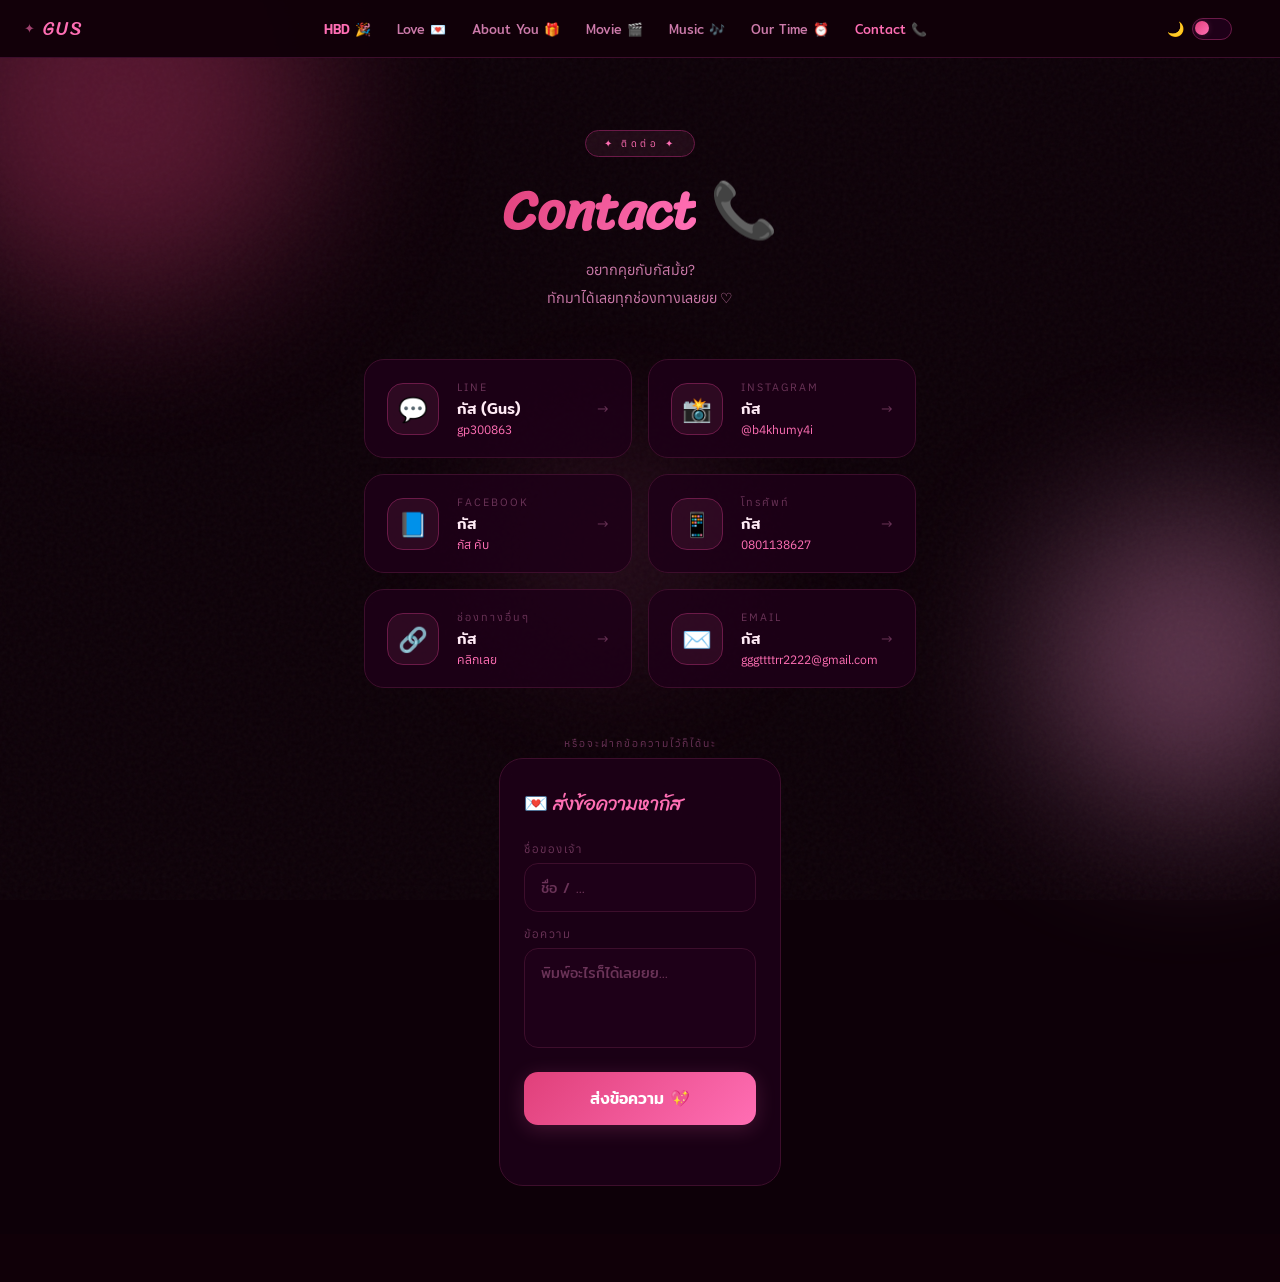
==== contack.html @ 0d8cb583 "Add files via upload" ====
<!DOCTYPE html>
<html lang="th" data-mode="dark">
<head>
  <meta charset="UTF-8"/>
  <meta name="viewport" content="width=device-width, initial-scale=1"/>
  <title>Contact — กัส 💖</title>
  <link href="https://fonts.googleapis.com/css2?family=Mitr:wght@300;400;500&family=Sriracha&family=Anuphan:wght@300;400;500&display=swap" rel="stylesheet"/>
  <link rel="stylesheet" href="index.css"/>
</head>
<body>

<div class="blob blob-1"></div>
<div class="blob blob-2"></div>
<div class="blob blob-3"></div>

<div id="progressBar"></div>

<nav class="navbar">
  <a href="index.html" class="navbar-brand">GUS</a>

  <div class="nav-links" id="navLinks">
    <a href="HBD.html" class="hbd-nav-link">HBD 🎉</a>
    <a href="love.html">Love 💌</a>
    <a href="birth.html">About You 🎁</a>
    <a href="movie.html">Movie 🎬</a>
    <a href="music.html">Music 🎶</a>
    <a href="time.html">Our Time ⏰</a>
    <a href="contack.html" style="color:var(--acc)!important;">Contact 📞</a>
  </div>

  <div class="nav-right">
    <span class="mode-icon" id="modeIcon" onclick="toggleMode()" title="สลับโหมด">🌙</span>
    <button class="mode-btn" id="modeBtn" onclick="toggleMode()" aria-label="สลับ light/dark"></button>
      <span></span><span></span><span></span>
    </button>
  </div>
</nav>

<main class="contact-page">
  <div class="contact-hero">
    <div class="page-badge">✦ ติดต่อ ✦</div>
    <h1 class="page-title">
      <span class="acc-word">Contact</span> <span class="heart">📞</span>
    </h1>
    <p class="page-sub">
      อยากคุยกับกัสมั้ย?<br>
      ทักมาได้เลยทุกช่องทางเลยยย ♡
    </p>
  </div>

  <div class="contact-grid">
    <a href="https://line.me/ti/p/U6xHGYIw1L" target="_blank" rel="noopener" class="contact-card">
      <div class="cc-icon">💬</div>
      <div class="cc-info">
        <div class="cc-label">LINE</div>
        <div class="cc-name">กัส (Gus)</div>
        <div class="cc-handle">gp300863</div>
      </div>
      <span class="cc-arrow">→</span>
    </a>

    <a href="https://www.instagram.com/b4khumy4i/?hl=en" target="_blank" rel="noopener" class="contact-card">
      <div class="cc-icon">📸</div>
      <div class="cc-info">
        <div class="cc-label">Instagram</div>
        <div class="cc-name">กัส</div>
        <div class="cc-handle">@b4khumy4i</div>
      </div>
      <span class="cc-arrow">→</span>
    </a>

    <a href="fool.html" target="_blank" rel="noopener" class="contact-card">
      <div class="cc-icon">📘</div>
      <div class="cc-info">
        <div class="cc-label">Facebook</div>
        <div class="cc-name">กัส</div>
        <div class="cc-handle">กัส คับ</div>
      </div>
      <span class="cc-arrow">→</span>
    </a>

    <a href="tel:0801138627" class="contact-card">
      <div class="cc-icon">📱</div>
      <div class="cc-info">
        <div class="cc-label">โทรศัพท์</div>
        <div class="cc-name">กัส</div>
        <div class="cc-handle">0801138627</div>
      </div>
      <span class="cc-arrow">→</span>
    </a>

    <a href="donategus.html" class="contact-card">
      <div class="cc-icon">🔗</div>
      <div class="cc-info">
        <div class="cc-label">ช่องทางอื่นๆ</div>
        <div class="cc-name">กัส</div>
        <div class="cc-handle">คลิกเลย</div>
      </div>
      <span class="cc-arrow">→</span>
    </a>

    <a href="mailto:gggttttrr2222@gmail.com" class="contact-card">
      <div class="cc-icon">✉️</div>
      <div class="cc-info">
        <div class="cc-label">Email</div>
        <div class="cc-name">กัส</div>
        <div class="cc-handle">gggttttrr2222@gmail.com</div>
      </div>
      <span class="cc-arrow">→</span>
    </a>
  </div>

  <div class="contact-divider">
    <span>หรือจะฝากข้อความไว้ก็ได้นะ</span>
  </div>

  <div class="contact-form-box">
    <div class="form-card">
      <div class="form-card-title">💌 ส่งข้อความหากัส</div>

      <div class="form-group">
        <label class="form-label">ชื่อของเจ้า</label>
        <input type="text" id="formName" class="form-input" placeholder="ชื่อ / ..."/>
      </div>

      <div class="form-group">
        <label class="form-label">ข้อความ</label>
        <textarea id="formMsg" class="form-textarea" placeholder="พิมพ์อะไรก็ได้เลยยย..."></textarea>
      </div>

      <button class="form-submit" id="formSubmit">ส่งข้อความ 💖</button>
      <div class="form-status" id="formStatus"></div>
    </div>
  </div>
</main>

<footer>
  <div class="f-copy">&copy; 2026 <span>GUS</span> 💖</div>
  <div class="f-right">
    <span class="f-clock" id="liveClock">00:00:00</span>
    <div class="f-dot"></div>
  </div>
</footer>

<script src="index.js"></script>
</body>
</html>
---- index.css ----
@import url('https://fonts.googleapis.com/css2?family=Mitr:wght@300;400;500&family=Sriracha&family=Anuphan:wght@300;400;500&family=Playfair+Display:ital,wght@0,700;1,700&display=swap');

:root {
  --tr: all 0.35s cubic-bezier(0.4, 0, 0.2, 1);
}

[data-mode="dark"] {
  --bg:       #0d0008;
  --bg2:      #150010;
  --bg3:      #1e0018;
  --nav-bg:   #110009;
  --border:   #3d0e2c;
  --border2:  #6b1a48;
  --acc:      #ff6eb4;
  --acc2:     #e0407a;
  --acc3:     #ff9fd8;
  --acc-dim:  rgba(255,110,180,0.08);
  --text:     #ffeaf5;
  --text2:    #cc7aaa;
  --text3:    #6b3358;
  --card-bg:  rgba(30,0,24,0.85);
  --menu-bg:  rgba(17,0,9,0.97);
  --glow:     rgba(255,110,180,0.18);
  --noise-op: 0.04;
}

[data-mode="light"] {
  --bg:       #fff4f9;
  --bg2:      #fff;
  --bg3:      #ffe8f4;
  --nav-bg:   #fffafd;
  --border:   #f0bed8;
  --border2:  #e07aaa;
  --acc:      #d63878;
  --acc2:     #b02060;
  --acc3:     #ff6eb4;
  --acc-dim:  rgba(214,56,120,0.07);
  --text:     #1a0012;
  --text2:    #7a2060;
  --text3:    #c090b8;
  --card-bg:  #fff;
  --menu-bg:  rgba(255,244,249,0.97);
  --glow:     rgba(214,56,120,0.12);
  --noise-op: 0.025;
}

*, *::before, *::after {
  box-sizing: border-box;
  margin: 0;
  padding: 0;
  -webkit-tap-highlight-color: transparent;
}

html, body {
  font-family: 'Anuphan', 'Mitr', sans-serif;
  min-height: 100vh;
  background: var(--bg);
  color: var(--text);
  transition: background var(--tr), color var(--tr);
  overflow-x: hidden;
}

/* ── Noise texture overlay ── */
body::before {
  content: '';
  position: fixed;
  inset: 0;
  background-image: url("data:image/svg+xml,%3Csvg viewBox='0 0 256 256' xmlns='http://www.w3.org/2000/svg'%3E%3Cfilter id='noise'%3E%3CfeTurbulence type='fractalNoise' baseFrequency='0.9' numOctaves='4' stitchTiles='stitch'/%3E%3C/filter%3E%3Crect width='100%25' height='100%25' filter='url(%23noise)'/%3E%3C/svg%3E");
  opacity: var(--noise-op);
  pointer-events: none;
  z-index: 0;
}

/* ── Ambient glow blobs ── */
.blob {
  position: fixed;
  border-radius: 50%;
  filter: blur(80px);
  opacity: 0.35;
  pointer-events: none;
  z-index: 0;
  animation: drift 12s ease-in-out infinite alternate;
}
.blob-1 {
  width: 400px; height: 400px;
  background: var(--acc2);
  top: -100px; left: -80px;
  animation-delay: 0s;
}
.blob-2 {
  width: 300px; height: 300px;
  background: var(--acc3);
  bottom: 10%; right: -60px;
  animation-delay: -4s;
}
.blob-3 {
  width: 200px; height: 200px;
  background: var(--acc);
  top: 50%; left: 40%;
  opacity: 0.15;
  animation-delay: -8s;
}

@keyframes drift {
  from { transform: translate(0, 0) scale(1); }
  to   { transform: translate(30px, 20px) scale(1.08); }
}

#progressBar {
  position: fixed;
  top: 0; left: 0;
  height: 2px;
  width: 0%;
  background: linear-gradient(90deg, var(--acc2), var(--acc), var(--acc3));
  z-index: 9999;
  transition: width 0.1s;
  box-shadow: 0 0 8px var(--acc);
}

/* ───── NAVBAR ───── */
.navbar {
  position: fixed;
  top: 0; left: 0; right: 0;
  z-index: 1000;
  display: flex;
  align-items: center;
  justify-content: space-between;
  padding: 0 24px;
  height: 58px;
  background: var(--menu-bg);
  border-bottom: 1px solid var(--border);
  backdrop-filter: blur(20px);
  -webkit-backdrop-filter: blur(20px);
  transition: background var(--tr), border-color var(--tr);
}

.navbar-brand {
  font-family: 'Sriracha', cursive;
  font-size: 1.15rem;
  color: var(--acc);
  text-decoration: none;
  letter-spacing: 2px;
  display: flex;
  align-items: center;
  gap: 6px;
  transition: color var(--tr);
}
.navbar-brand::before {
  content: '✦';
  font-size: 0.7em;
  opacity: 0.6;
}

.nav-right {
  display: flex;
  align-items: center;
  gap: 8px;
}

.mode-btn {
  width: 40px; height: 22px;
  border-radius: 50px;
  border: 1.5px solid var(--border2);
  background: var(--bg3);
  cursor: pointer;
  position: relative;
  transition: background var(--tr), border-color var(--tr);
  flex-shrink: 0;
}
.mode-btn::after {
  content: '';
  position: absolute;
  top: 2px; left: 2px;
  width: 14px; height: 14px;
  border-radius: 50%;
  background: linear-gradient(135deg, var(--acc2), var(--acc));
  transition: transform 0.3s cubic-bezier(0.4, 0, 0.2, 1), background var(--tr);
  box-shadow: 0 0 6px var(--glow);
}
[data-mode="light"] .mode-btn::after { transform: translateX(17px); }

.mode-icon {
  font-size: 14px;
  user-select: none;
  cursor: pointer;
  transition: opacity 0.2s;
}

.ham-btn {
  display: flex;
  flex-direction: column;
  gap: 5px;
  background: var(--bg3);
  border: 1px solid var(--border);
  border-radius: 10px;
  padding: 8px 10px;
  cursor: pointer;
  transition: background var(--tr), border-color var(--tr);
}
.ham-btn span {
  display: block;
  width: 18px; height: 1.5px;
  background: var(--text2);
  border-radius: 2px;
  transition: background var(--tr);
}

.nav-links {
  display: none;
  align-items: center;
  gap: 2px;
}
.nav-links a {
  font-family: 'Mitr', sans-serif;
  font-size: 0.8rem;
  color: var(--text2);
  text-decoration: none;
  padding: 6px 12px;
  border-radius: 50px;
  transition: all 0.2s;
}
.nav-links a:hover {
  background: var(--acc-dim);
  color: var(--text);
}
.hbd-nav-link {
  color: var(--acc) !important;
  font-weight: 500;
}

/* ───── DRAWER ───── */
.drawer {
  position: fixed;
  top: 58px; left: 0; right: 0;
  z-index: 999;
  background: var(--menu-bg);
  border-bottom: 1px solid var(--border);
  padding: 10px 16px 16px;
  display: flex;
  flex-direction: column;
  gap: 2px;
  transform: translateY(-8px);
  opacity: 0;
  pointer-events: none;
  transition: opacity 0.25s ease, transform 0.25s ease;
  backdrop-filter: blur(24px);
}
.drawer.open {
  transform: translateY(0);
  opacity: 1;
  pointer-events: all;
}
.drawer a {
  display: flex;
  align-items: center;
  gap: 12px;
  font-family: 'Mitr', sans-serif;
  font-size: 0.92rem;
  color: var(--text2);
  text-decoration: none;
  padding: 12px 14px;
  border-radius: 12px;
  transition: all 0.2s;
}
.drawer a:hover {
  background: var(--acc-dim);
  color: var(--text);
}
.drawer a .d-icon {
  font-size: 1.15rem;
  width: 26px;
  text-align: center;
}

/* ───── MAIN ───── */
main {
  min-height: 100vh;
  display: flex;
  flex-direction: column;
  padding-top: 58px;
  position: relative;
  z-index: 1;
}

/* ───── HERO ───── */
.hero {
  flex: 1;
  display: flex;
  align-items: center;
  justify-content: center;
  padding: 56px 24px 40px;
  text-align: center;
}
.hero-inner {
  max-width: 520px;
  width: 100%;
}

.hero-badge {
  display: inline-flex;
  align-items: center;
  gap: 6px;
  font-size: 0.64rem;
  letter-spacing: 3.5px;
  color: var(--acc);
  border: 1px solid var(--border2);
  border-radius: 50px;
  padding: 6px 18px;
  margin-bottom: 28px;
  background: var(--acc-dim);
  animation: fadeUp 0.8s ease both;
  text-transform: uppercase;
}

.hero-title {
  font-family: 'Sriracha', cursive;
  font-size: clamp(2.8rem, 11vw, 4.4rem);
  line-height: 1.15;
  margin-bottom: 18px;
  color: var(--text);
  animation: fadeUp 0.8s 0.1s ease both;
  transition: color var(--tr);
}
.hero-title .hi {
  display: block;
  font-size: 0.42em;
  color: var(--text3);
  font-family: 'Mitr', sans-serif;
  letter-spacing: 4px;
  margin-bottom: 6px;
  text-transform: uppercase;
}
.acc-word {
  background: linear-gradient(120deg, var(--acc2) 0%, var(--acc) 50%, var(--acc3) 100%);
  -webkit-background-clip: text;
  background-clip: text;
  -webkit-text-fill-color: transparent;
  background-size: 200% auto;
  animation: shimmer 4s ease-in-out infinite;
}
@keyframes shimmer {
  0%,100% { background-position: 0% center; }
  50%      { background-position: 100% center; }
}

.heart {
  display: inline-block;
  animation: heartbeat 1.8s ease-in-out infinite;
  -webkit-text-fill-color: initial;
}
@keyframes heartbeat {
  0%,100% { transform: scale(1); }
  50%      { transform: scale(1.28); }
}

.hero-sub {
  font-size: 0.95rem;
  line-height: 2;
  color: var(--text2);
  margin-bottom: 36px;
  animation: fadeUp 0.8s 0.2s ease both;
}

/* ───── MENU GRID ───── */
.menu-grid {
  display: grid;
  grid-template-columns: repeat(2, 1fr);
  gap: 12px;
  width: 100%;
  animation: fadeUp 0.8s 0.35s ease both;
}

.menu-item {
  display: flex;
  align-items: center;
  gap: 13px;
  padding: 16px 18px;
  border-radius: 18px;
  background: var(--card-bg);
  border: 1px solid var(--border);
  text-decoration: none;
  color: var(--text);
  transition: all 0.28s cubic-bezier(0.4, 0, 0.2, 1);
  position: relative;
  overflow: hidden;
}
.menu-item::before {
  content: '';
  position: absolute;
  inset: 0;
  background: linear-gradient(135deg, var(--acc-dim), transparent);
  opacity: 0;
  transition: opacity 0.3s;
}
.menu-item:hover::before { opacity: 1; }
.menu-item:hover {
  border-color: var(--border2);
  transform: translateY(-3px);
  box-shadow: 0 8px 24px var(--glow);
}
.menu-item:active { transform: scale(0.97); }

.hbd-special {
  grid-column: span 2;
  border: 1.5px solid var(--acc);
  box-shadow: 0 4px 20px var(--glow);
  background: linear-gradient(135deg, var(--acc-dim), var(--card-bg));
}
.hbd-title-text { color: var(--acc) !important; }

.mi-icon {
  font-size: 1.5rem;
  flex-shrink: 0;
}
.mi-text {
  display: flex;
  flex-direction: column;
}
.mi-title {
  font-family: 'Mitr', sans-serif;
  font-size: 0.85rem;
  font-weight: 500;
  color: var(--text);
  transition: color var(--tr);
}
.mi-sub {
  font-size: 0.66rem;
  color: var(--text3);
  margin-top: 2px;
  transition: color var(--tr);
}

/* ───── FOOTER ───── */
footer {
  padding: 16px 24px;
  background: var(--menu-bg);
  border-top: 1px solid var(--border);
  display: flex;
  justify-content: space-between;
  align-items: center;
  backdrop-filter: blur(20px);
  position: relative;
  z-index: 1;
}
.f-copy {
  font-size: 0.68rem;
  color: var(--text3);
  letter-spacing: 0.5px;
}
.f-copy span { color: var(--acc); }
.f-right {
  display: flex;
  align-items: center;
  gap: 8px;
}
.f-clock {
  font-family: 'Courier New', monospace;
  font-size: 0.8rem;
  color: var(--text2);
}
.f-dot {
  width: 7px; height: 7px;
  border-radius: 50%;
  background: var(--acc);
  box-shadow: 0 0 6px var(--acc);
  animation: blink 2s ease-in-out infinite;
}

/* ───── KEYFRAMES ───── */
@keyframes fadeUp {
  from { opacity: 0; transform: translateY(24px); }
  to   { opacity: 1; transform: translateY(0); }
}
@keyframes blink {
  0%,100% { opacity: 1; }
  50%      { opacity: 0.25; }
}

/* ───── RESPONSIVE ───── */
@media (min-width: 640px) {
  .nav-links { display: flex; }
  .ham-btn   { display: none; }
  .hero      { padding: 72px 40px 56px; }
  .menu-grid { grid-template-columns: repeat(3, 1fr); }
  .hbd-special { grid-column: span 1; }
}
@media (max-width: 380px) {
  .hero-title { font-size: 2.4rem; }
  .menu-item  { padding: 12px 14px; }
}

/* ── POPUP ── */
#ask-popup-overlay {
  position: fixed;
  inset: 0;
  background: rgba(0,0,0,0.7);
  backdrop-filter: blur(12px);
  display: flex;
  justify-content: center;
  align-items: center;
  z-index: 9999;
  opacity: 0;
  visibility: hidden;
  transition: all 0.4s ease;
}
#ask-popup-overlay.show {
  opacity: 1;
  visibility: visible;
}
.glass-popup {
  background: rgba(255,255,255,0.07);
  backdrop-filter: blur(20px);
  border: 1px solid rgba(255,110,180,0.25);
  border-radius: 28px;
  padding: 32px 28px;
  width: 90%;
  max-width: 380px;
  text-align: center;
  box-shadow: 0 24px 48px rgba(0,0,0,0.4), 0 0 40px rgba(255,110,180,0.1);
  transform: translateY(24px) scale(0.96);
  transition: 0.45s cubic-bezier(0.18, 0.89, 0.32, 1.28);
}
#ask-popup-overlay.show .glass-popup {
  transform: translateY(0) scale(1);
}
.popup-gif {
  width: 110px;
  border-radius: 18px;
  margin-bottom: 16px;
  box-shadow: 0 8px 24px rgba(0,0,0,0.3);
}
.glass-popup h2 {
  font-family: 'Sriracha', cursive;
  font-size: 1.55rem;
  margin-bottom: 6px;
  color: #fff;
}
.glass-popup p {
  font-size: 0.88rem;
  color: rgba(255,255,255,0.6);
  margin-bottom: 20px;
}
.popup-input {
  width: 100%;
  padding: 12px 16px;
  border-radius: 14px;
  border: 1px solid rgba(255,110,180,0.3);
  background: rgba(0,0,0,0.25);
  color: #fff;
  font-family: 'Mitr', sans-serif;
  font-size: 0.9rem;
  margin-bottom: 16px;
  outline: none;
  transition: 0.3s;
}
.popup-input::placeholder { color: rgba(255,255,255,0.35); }
.popup-input:focus {
  border-color: #ff6eb4;
  box-shadow: 0 0 12px rgba(255,110,180,0.3);
}
.popup-actions {
  display: flex;
  flex-direction: column;
  gap: 10px;
}
.popup-actions button {
  font-family: 'Mitr', sans-serif;
  font-size: 0.95rem;
  padding: 13px;
  border-radius: 14px;
  border: none;
  cursor: pointer;
  transition: 0.22s;
}
.btn-send {
  background: linear-gradient(135deg, #e0407a, #ff6eb4);
  color: #fff;
  font-weight: 500;
  box-shadow: 0 4px 16px rgba(255,110,180,0.35);
}
.btn-send:hover {
  transform: scale(1.02);
  box-shadow: 0 6px 22px rgba(255,110,180,0.5);
}
.btn-cancel {
  background: transparent;
  color: rgba(255,255,255,0.45);
  border: 1px solid rgba(255,255,255,0.1);
}
.btn-cancel:hover {
  background: rgba(255,255,255,0.05);
  color: rgba(255,255,255,0.7);
}


/* ============================
   CONTACT PAGE
   ============================ */
.contact-page { min-height: 100vh; padding-top: 58px; position: relative; z-index: 1; }

.contact-hero {
  padding: 56px 24px 40px;
  text-align: center;
}
.page-badge {
  display: inline-flex;
  align-items: center;
  gap: 6px;
  font-size: 0.62rem;
  letter-spacing: 3.5px;
  color: var(--acc);
  border: 1px solid var(--border2);
  border-radius: 50px;
  padding: 6px 18px;
  margin-bottom: 22px;
  background: var(--acc-dim);
  text-transform: uppercase;
  animation: fadeUp 0.8s ease both;
}
.page-title {
  font-family: 'Sriracha', cursive;
  font-size: clamp(2.2rem, 9vw, 3.4rem);
  line-height: 1.2;
  margin-bottom: 12px;
  animation: fadeUp 0.8s 0.1s ease both;
}
.page-sub {
  font-size: 0.9rem;
  color: var(--text2);
  line-height: 1.9;
  animation: fadeUp 0.8s 0.2s ease both;
}

.contact-grid {
  display: grid;
  grid-template-columns: 1fr;
  gap: 16px;
  max-width: 600px;
  margin: 0 auto;
  padding: 0 24px 48px;
  animation: fadeUp 0.8s 0.3s ease both;
}

.contact-card {
  display: flex;
  align-items: center;
  gap: 18px;
  padding: 20px 22px;
  border-radius: 20px;
  background: var(--card-bg);
  border: 1px solid var(--border);
  text-decoration: none;
  color: var(--text);
  transition: all 0.28s cubic-bezier(0.4, 0, 0.2, 1);
  position: relative;
  overflow: hidden;
}
.contact-card::before {
  content: '';
  position: absolute;
  inset: 0;
  background: linear-gradient(135deg, var(--acc-dim), transparent);
  opacity: 0;
  transition: opacity 0.3s;
}
.contact-card:hover::before { opacity: 1; }
.contact-card:hover {
  border-color: var(--border2);
  transform: translateX(6px);
  box-shadow: 0 8px 30px var(--glow);
}

.cc-icon {
  width: 52px; height: 52px;
  border-radius: 16px;
  display: flex;
  align-items: center;
  justify-content: center;
  font-size: 1.5rem;
  flex-shrink: 0;
  background: var(--acc-dim);
  border: 1px solid var(--border2);
  transition: all 0.3s;
}
.contact-card:hover .cc-icon {
  background: linear-gradient(135deg, var(--acc2), var(--acc));
  border-color: var(--acc);
  transform: scale(1.08) rotate(-4deg);
}

.cc-info { flex: 1; min-width: 0; }
.cc-label {
  font-size: 0.67rem;
  letter-spacing: 2px;
  color: var(--text3);
  text-transform: uppercase;
  margin-bottom: 3px;
}
.cc-name {
  font-family: 'Mitr', sans-serif;
  font-size: 0.95rem;
  font-weight: 500;
  color: var(--text);
  white-space: nowrap;
  overflow: hidden;
  text-overflow: ellipsis;
}
.cc-handle {
  font-size: 0.76rem;
  color: var(--acc);
  margin-top: 2px;
}

.cc-arrow {
  color: var(--text3);
  font-size: 0.9rem;
  transition: transform 0.3s, color 0.3s;
}
.contact-card:hover .cc-arrow {
  transform: translateX(4px);
  color: var(--acc);
}

/* Divider */
.contact-divider {
  display: flex;
  align-items: center;
  gap: 12px;
  padding: 0 24px;
  max-width: 600px;
  margin: 0 auto 8px;
}
.contact-divider::before,
.contact-divider::after {
  content: '';
  flex: 1;
  height: 1px;
  background: var(--border);
}
.contact-divider span {
  font-size: 0.65rem;
  letter-spacing: 2px;
  color: var(--text3);
  text-transform: uppercase;
  white-space: nowrap;
}

/* Message form box */
.contact-form-box {
  max-width: 600px;
  margin: 0 auto;
  padding: 0 24px 48px;
  animation: fadeUp 0.8s 0.45s ease both;
}

.form-card {
  background: var(--card-bg);
  border: 1px solid var(--border);
  border-radius: 24px;
  padding: 28px 24px;
}
.form-card-title {
  font-family: 'Sriracha', cursive;
  font-size: 1.2rem;
  color: var(--acc);
  margin-bottom: 20px;
  display: flex;
  align-items: center;
  gap: 8px;
}

.form-group {
  margin-bottom: 14px;
}
.form-label {
  display: block;
  font-size: 0.72rem;
  letter-spacing: 1.5px;
  color: var(--text3);
  text-transform: uppercase;
  margin-bottom: 7px;
}
.form-input,
.form-textarea {
  width: 100%;
  padding: 12px 16px;
  border-radius: 14px;
  border: 1px solid var(--border);
  background: var(--bg3);
  color: var(--text);
  font-family: 'Mitr', sans-serif;
  font-size: 0.9rem;
  outline: none;
  transition: all 0.25s;
  resize: none;
}
.form-input::placeholder,
.form-textarea::placeholder { color: var(--text3); }
.form-input:focus,
.form-textarea:focus {
  border-color: var(--acc);
  box-shadow: 0 0 0 3px var(--glow);
}
.form-textarea { min-height: 100px; }

.form-submit {
  width: 100%;
  padding: 14px;
  border-radius: 14px;
  border: none;
  background: linear-gradient(135deg, var(--acc2), var(--acc));
  color: #fff;
  font-family: 'Mitr', sans-serif;
  font-size: 1rem;
  font-weight: 500;
  cursor: pointer;
  transition: all 0.25s;
  box-shadow: 0 4px 20px var(--glow);
  margin-top: 6px;
}
.form-submit:hover {
  transform: translateY(-2px);
  box-shadow: 0 8px 28px var(--glow);
}
.form-submit:active { transform: scale(0.98); }
.form-submit:disabled { opacity: 0.6; cursor: not-allowed; }

.form-status {
  text-align: center;
  font-size: 0.85rem;
  margin-top: 12px;
  min-height: 20px;
  color: var(--acc);
}

@media (min-width: 640px) {
  .contact-grid { grid-template-columns: repeat(2, 1fr); }
  .contact-hero { padding: 72px 40px 48px; }
}
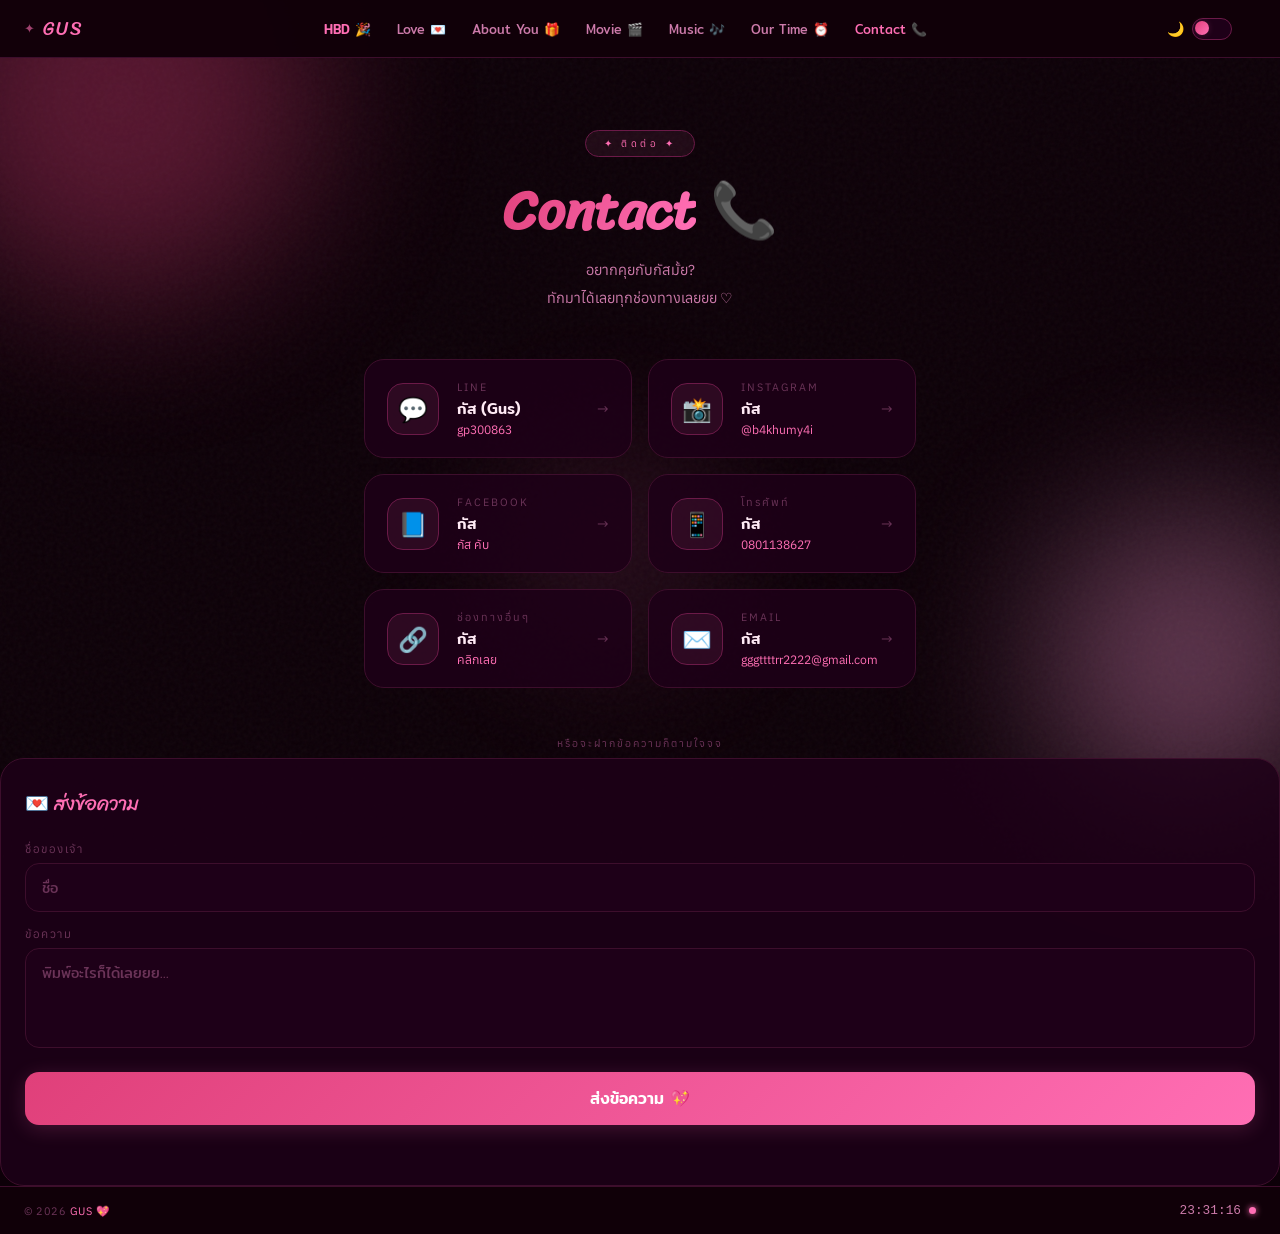
==== commit 8423730c: "Update contack.html" ====
--- a/contack.html
+++ b/contack.html
@@ -111,28 +111,25 @@
   </div>
 
   <div class="contact-divider">
-    <span>หรือจะฝากข้อความไว้ก็ได้นะ</span>
+    <span>หรือจะฝากข้อความก็ตามใจจจ</span>
+  </div>
+  
+<form id="contactForm" class="form-card">
+  <div class="form-card-title">💌 ส่งข้อความ</div>
+
+  <div class="form-group">
+    <label class="form-label">ชื่อของเจ้า</label>
+    <input type="text" id="name" class="form-input" placeholder="ชื่อ" required />
   </div>
 
-  <div class="contact-form-box">
-    <div class="form-card">
-      <div class="form-card-title">💌 ส่งข้อความหากัส</div>
+  <div class="form-group">
+    <label class="form-label">ข้อความ</label>
+    <textarea id="message" class="form-textarea" placeholder="พิมพ์อะไรก็ได้เลยยย..." required></textarea>
+  </div>
 
-      <div class="form-group">
-        <label class="form-label">ชื่อของเจ้า</label>
-        <input type="text" id="formName" class="form-input" placeholder="ชื่อ / ..."/>
-      </div>
-
-      <div class="form-group">
-        <label class="form-label">ข้อความ</label>
-        <textarea id="formMsg" class="form-textarea" placeholder="พิมพ์อะไรก็ได้เลยยย..."></textarea>
-      </div>
-
-      <button class="form-submit" id="formSubmit">ส่งข้อความ 💖</button>
-      <div class="form-status" id="formStatus"></div>
-    </div>
-  </div>
-</main>
+  <button type="submit" class="form-submit" id="formSubmitBtn">ส่งข้อความ 💖</button>
+  <div class="form-status" id="statusText"></div>
+</form>
 
 <footer>
   <div class="f-copy">&copy; 2026 <span>GUS</span> 💖</div>
@@ -144,4 +141,4 @@
 
 <script src="index.js"></script>
 </body>
-</html>+</html>
